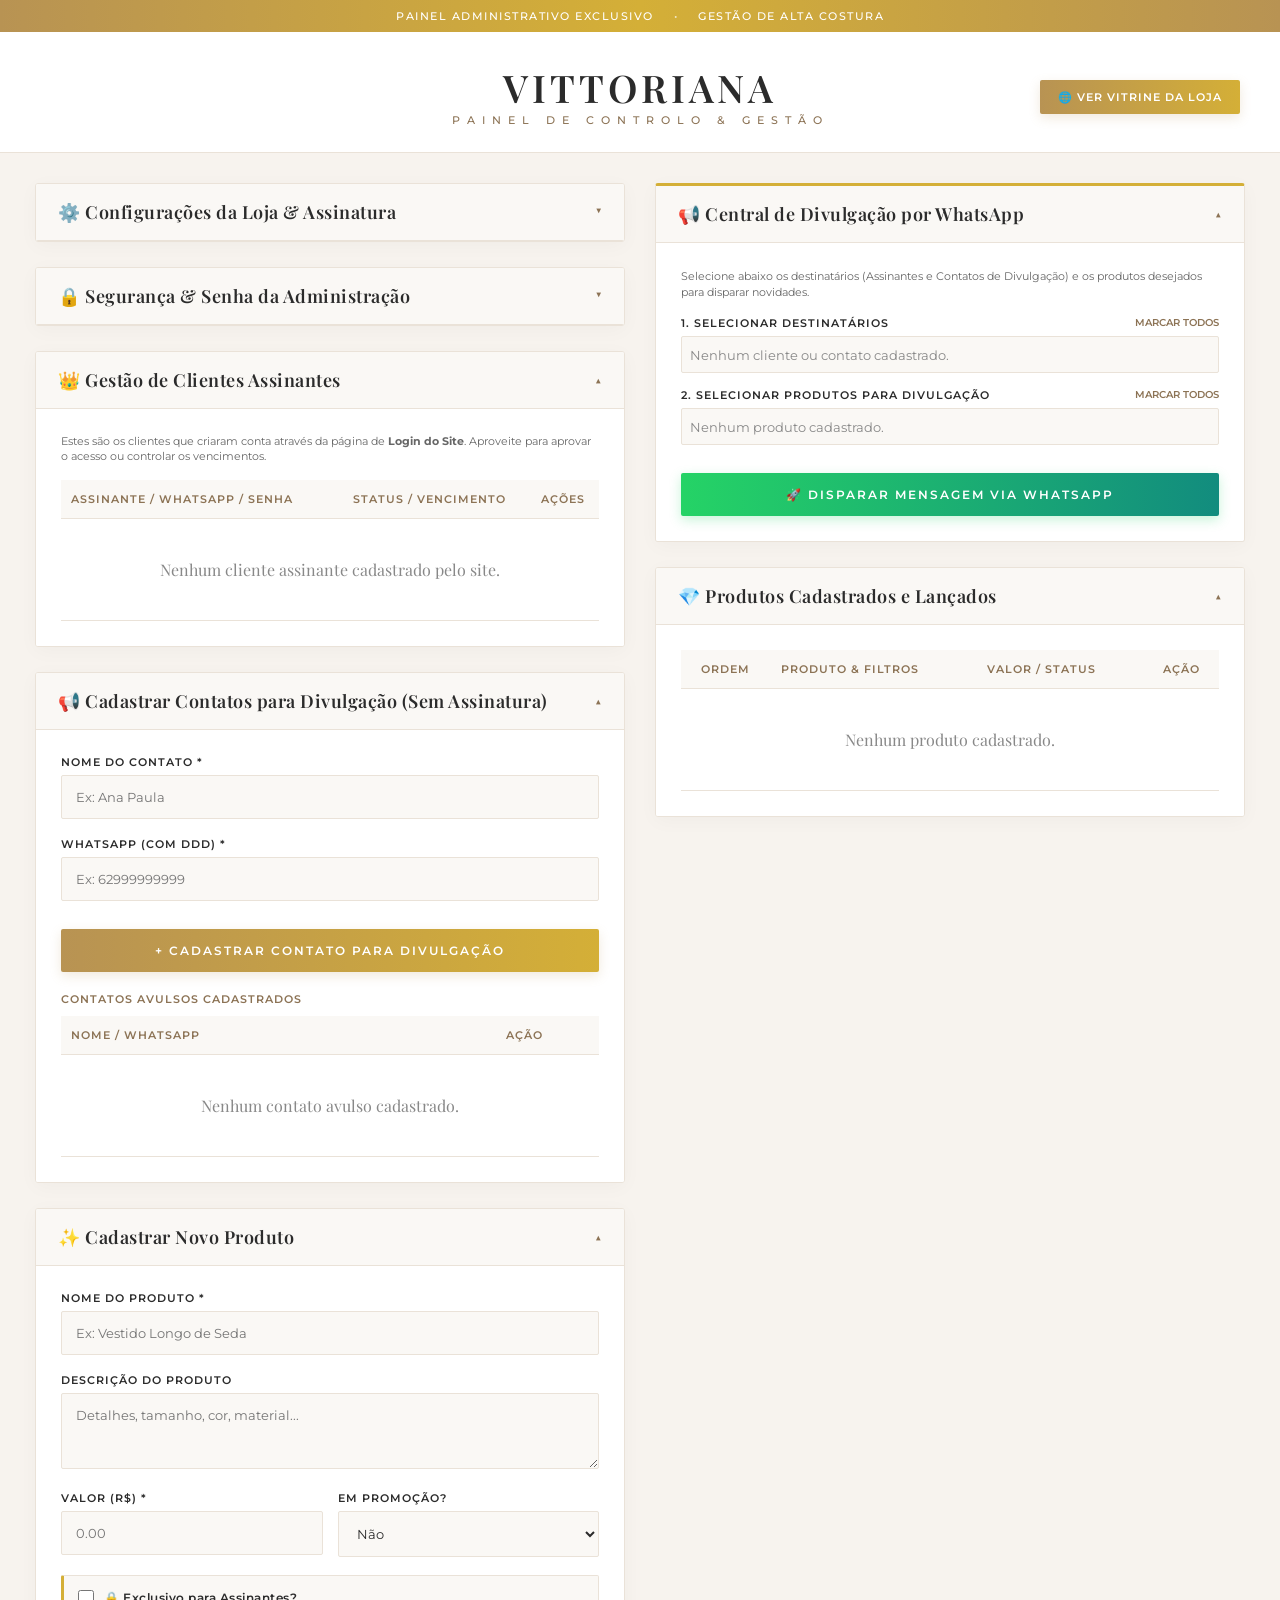
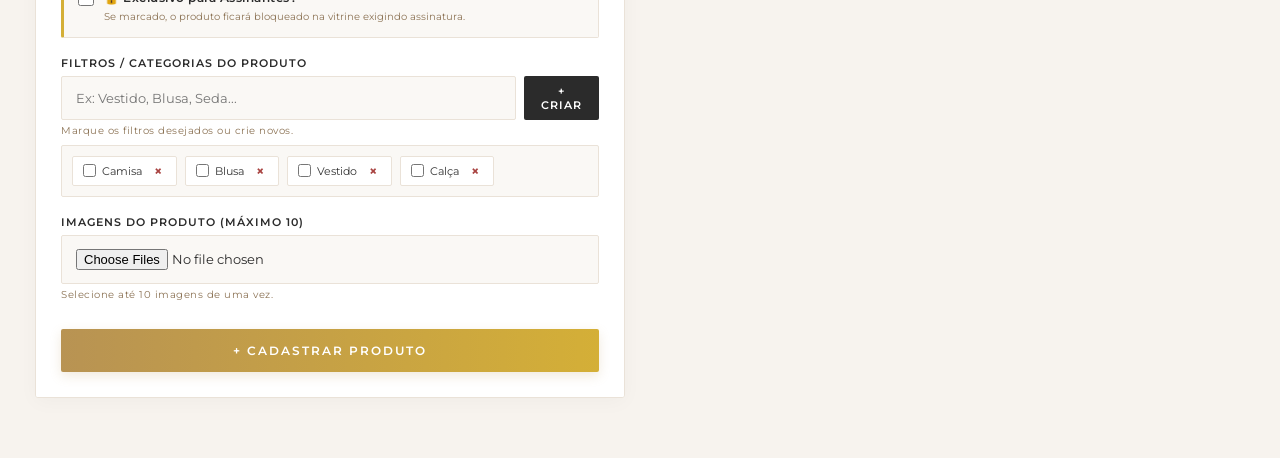
==== index.html @ 535549fd "Add files via upload" ====
<!DOCTYPE html>
<html lang="pt-BR">
<head>
    <meta charset="UTF-8">
    <meta name="viewport" content="width=device-width, initial-scale=1.0">
    <title>Vittoriana Atacado - Painel de Gestão</title>
    <!-- Importação de fontes elegantes -->
    <link href="https://fonts.googleapis.com/css2?family=Playfair+Display:ital,wght@0,400;0,600;0,700;1,400&family=Montserrat:wght@300;400;500;600&display=swap" rel="stylesheet">
    <link rel="stylesheet" href="style.css">
</head>
<body>

    <!-- Faixa Dourada Superior -->
    <div class="faixa-topo-omega">
        <span>PAINEL ADMINISTRATIVO EXCLUSIVO</span>
        <span class="separador">•</span>
        <span>GESTÃO DE ALTA COSTURA</span>
    </div>

    <!-- Cabeçalho do Painel com Identidade da Marca e Botão de Vitrine -->
    <header class="painel-header">
        <div class="painel-header-conteudo">
            <div class="painel-logo-wrapper">
                <h1 class="marca-titulo" id="painel-titulo-loja">Vittoriana</h1>
                <span class="marca-subtitulo">Painel de Controlo & Gestão</span>
            </div>
            <a href="vitrine/vitrine.html" target="_blank" class="btn-ver-vitrine">🌐 Ver Vitrine da Loja</a>
        </div>
    </header>

    <div class="container-principal">
        
        <!-- COLUNA ESQUERDA: CONFIGURAÇÕES, SENHA ADMIN, CLIENTES, CONTATOS E PRODUTOS -->
        <div class="coluna">

            <!-- CONFIGURAÇÕES DA LOJA (Nome, Validade de Assinatura e WhatsApp) -->
            <div class="card-sanfona recolhido">
                <div class="card-header" onclick="toggleSanfona(this)">
                    <h2>⚙️ Configurações da Loja & Assinatura</h2>
                    <span class="icone-seta">&#9650;</span>
                </div>
                <div class="card-body">
                    <form id="form-config-loja" onsubmit="salvarConfiguracoesLoja(event)">
                        <div class="form-grupo">
                            <label for="input-nome-loja">Nome Principal da Loja</label>
                            <input type="text" id="input-nome-loja" required placeholder="Ex: Vittoriana">
                            <small class="aviso-campos">Este nome aparecerá no topo da vitrine e de todas as páginas.</small>
                        </div>
                        <div class="form-grupo" style="margin-top: 15px;">
                            <label for="input-dias-assinatura">Dias de Validade da Assinatura (para cadastros via Login)</label>
                            <input type="number" id="input-dias-assinatura" min="1" required placeholder="30">
                            <small class="aviso-campos">Dias padrão de acesso para quem cria conta pelo site.</small>
                        </div>
                        <div class="form-grupo" style="margin-top: 15px;">
                            <label for="input-whatsapp-loja">📱 WhatsApp da Loja (para receber pedidos)</label>
                            <input type="text" id="input-whatsapp-loja" placeholder="Ex: 62999999999">
                            <small class="aviso-campos">Número para onde os clientes vão enviar mensagens ao clicar em solicitar produto.</small>
                        </div>
                        <button type="submit" class="btn-ouro">Salvar Configurações</button>
                    </form>
                </div>
            </div>

            <!-- CARD: SEGURANÇA & ALTERAÇÃO DE SENHA DA ADMINISTRAÇÃO -->
            <div class="card-sanfona recolhido">
                <div class="card-header" onclick="toggleSanfona(this)">
                    <h2>🔒 Segurança & Senha da Administração</h2>
                    <span class="icone-seta">&#9650;</span>
                </div>
                <div class="card-body">
                    <form id="form-alterar-senha-admin" onsubmit="salvarNovaSenhaAdmin(event)">
                        <div class="form-grupo">
                            <label for="input-nova-senha">Nova Palavra-passe Administrativa</label>
                            <input type="password" id="input-nova-senha" required placeholder="Digite a nova senha">
                            <small class="aviso-campos">Esta senha será exigida para entrar na Opção 2 de Gestão.</small>
                        </div>
                        <div class="form-grupo" style="margin-top: 15px;">
                            <label for="input-confirma-senha">Confirmar Nova Palavra-passe</label>
                            <input type="password" id="input-confirma-senha" required placeholder="Repita a nova senha">
                        </div>
                        <button type="submit" class="btn-ouro">Atualizar Senha de Gestão</button>
                    </form>
                </div>
            </div>

            <!-- CARD 1: GESTÃO DE CLIENTES ASSINANTES (Vindos do Login) -->
            <div class="card-sanfona">
                <div class="card-header" onclick="toggleSanfona(this)">
                    <h2>👑 Gestão de Clientes Assinantes</h2>
                    <span class="icone-seta">&#9650;</span>
                </div>
                <div class="card-body">
                    <p style="font-size: 11px; color: #666; margin-bottom: 15px; line-height: 1.4;">
                        Estes são os clientes que criaram conta através da página de <b>Login do Site</b>. Aproveite para aprovar o acesso ou controlar os vencimentos.
                    </p>
                    <div class="tabela-container" style="max-height: 280px;">
                        <table>
                            <thead>
                                <tr>
                                    <th>Assinante / WhatsApp / Senha</th>
                                    <th style="text-align: center;">Status / Vencimento</th>
                                    <th style="text-align: center;">Ações</th>
                                </tr>
                            </thead>
                            <tbody id="lista-clientes-assinantes-tabela">
                                <tr>
                                    <td colspan="3" class="vazio">Nenhum cliente assinante cadastrado pelo site.</td>
                                </tr>
                            </tbody>
                        </table>
                    </div>
                </div>
            </div>

            <!-- CARD 2: GESTÃO DE CONTATOS DE DIVULGAÇÃO (Apenas para disparos de WhatsApp) -->
            <div class="card-sanfona">
                <div class="card-header" onclick="toggleSanfona(this)">
                    <h2>📢 Cadastrar Contatos para Divulgação (Sem Assinatura)</h2>
                    <span class="icone-seta">&#9650;</span>
                </div>
                <div class="card-body">
                    <form id="form-divulgacao" onsubmit="cadastrarContatoDivulgacao(event)">
                        <div class="form-grupo">
                            <label for="div-nome">Nome do Contato *</label>
                            <input type="text" id="div-nome" required placeholder="Ex: Ana Paula">
                        </div>
                        <div class="form-grupo">
                            <label for="div-whatsapp">WhatsApp (com DDD) *</label>
                            <input type="text" id="div-whatsapp" required placeholder="Ex: 62999999999">
                        </div>
                        <button type="submit" class="btn-ouro">+ Cadastrar Contato para Divulgação</button>
                    </form>

                    <!-- Lista de Contatos de Divulgação -->
                    <div style="margin-top: 20px;">
                        <h3 style="font-size: 11px; font-weight: 600; color: #8c7355; text-transform: uppercase; margin-bottom: 10px; letter-spacing: 1px;">Contatos Avulsos Cadastrados</h3>
                        <div class="tabela-container" style="max-height: 200px;">
                            <table>
                                <thead>
                                    <tr>
                                        <th>Nome / WhatsApp</th>
                                        <th style="text-align: center;">Ação</th>
                                    </tr>
                                </thead>
                                <tbody id="lista-contatos-divulgacao-tabela">
                                    <tr>
                                        <td colspan="2" class="vazio">Nenhum contato avulso cadastrado.</td>
                                    </tr>
                                </tbody>
                            </table>
                        </div>
                    </div>
                </div>
            </div>

            <!-- CARD: CADASTRAR PRODUTO -->
            <div class="card-sanfona">
                <div class="card-header" onclick="toggleSanfona(this)">
                    <h2>✨ Cadastrar Novo Produto</h2>
                    <span class="icone-seta">&#9650;</span>
                </div>
                <div class="card-body">
                    <form id="form-produto">
                        <input type="hidden" id="produto-id">
                        
                        <div class="form-grupo">
                            <label for="nome">Nome do Produto *</label>
                            <input type="text" id="nome" required placeholder="Ex: Vestido Longo de Seda">
                        </div>

                        <div class="form-grupo">
                            <label for="descricao">Descrição do Produto</label>
                            <textarea id="descricao" rows="3" placeholder="Detalhes, tamanho, cor, material..."></textarea>
                        </div>

                        <div class="form-linha">
                            <div class="form-grupo">
                                <label for="valor">Valor (R$) *</label>
                                <input type="number" step="0.01" id="valor" required placeholder="0.00">
                            </div>

                            <div class="form-grupo">
                                <label for="promocao-check">Em Promoção?</label>
                                <select id="promocao-check" onchange="toggleValorPromo()">
                                    <option value="nao">Não</option>
                                    <option value="sim">Sim</option>
                                </select>
                            </div>
                        </div>

                        <div class="form-grupo" id="grupo-valor-promo" style="display: none;">
                            <label for="valor-promo">Novo Valor Promocional (R$)</label>
                            <input type="number" step="0.01" id="valor-promo" placeholder="0.00">
                        </div>

                        <!-- CAMPO EXCLUSIVO PARA ASSINANTES -->
                        <div class="form-grupo-exclusivo">
                            <label class="label-exclusivo">
                                <input type="checkbox" id="exclusivo-assinante">
                                🔒 Exclusivo para Assinantes?
                            </label>
                            <small class="aviso-exclusivo">Se marcado, o produto ficará bloqueado na vitrine exigindo assinatura.</small>
                        </div>

                        <!-- SISTEMA DE FILTROS / TAGS -->
                        <div class="form-grupo">
                            <label>Filtros / Categorias do Produto</label>
                            <div class="container-criar-filtro">
                                <input type="text" id="novo-filtro-input" placeholder="Ex: Vestido, Blusa, Seda...">
                                <button type="button" class="btn-adicionar-filtro" onclick="criarNovoFiltro()">+ Criar</button>
                            </div>
                            <small class="aviso-campos">Marque os filtros desejados ou crie novos.</small>
                            <div id="lista-checkbox-filtros" class="checkbox-filtros-grid">
                                <!-- Filtros dinâmicos -->
                            </div>
                        </div>

                        <div class="form-grupo">
                            <label for="imagens-produto">Imagens do Produto (Máximo 10)</label>
                            <input type="file" id="imagens-produto" accept="image/*" multiple max="10">
                            <small class="aviso-campos">Selecione até 10 imagens de uma vez.</small>
                        </div>

                        <button type="submit" id="btn-salvar" class="btn-ouro">+ Cadastrar Produto</button>
                        <button type="button" id="btn-cancelar-edicao" class="btn-cinza" style="display: none;" onclick="cancelarEdicao()">Cancelar Edição</button>
                    </form>
                </div>
            </div>

        </div>

        <!-- COLUNA DIREITA: PRODUTOS CADASTRADOS & CENTRAL DE DIVULGAÇÃO -->
        <div class="coluna">
            
            <!-- CENTRAL DE DIVULGAÇÃO E DISPARO WHATSAPP (Unificando Assinantes e Contatos) -->
            <div class="card-sanfona" style="border-top: 3px solid #d4af37;">
                <div class="card-header" onclick="toggleSanfona(this)">
                    <h2>📢 Central de Divulgação por WhatsApp</h2>
                    <span class="icone-seta">&#9650;</span>
                </div>
                <div class="card-body">
                    <p style="font-size: 11px; color: #666; margin-bottom: 15px; line-height: 1.5;">
                        Selecione abaixo os destinatários (Assinantes e Contatos de Divulgação) e os produtos desejados para disparar novidades.
                    </p>

                    <!-- SELEÇÃO DE CLIENTES (UNIFICADA) -->
                    <div style="margin-bottom: 15px;">
                        <div style="display: flex; justify-content: space-between; align-items: center; margin-bottom: 6px;">
                            <label style="margin-bottom: 0;">1. Selecionar Destinatários</label>
                            <button type="button" onclick="selecionarTodosClientes(true)" style="background: none; border: none; color: #8c7355; font-size: 10px; font-weight: 600; cursor: pointer; text-transform: uppercase;">Marcar Todos</button>
                        </div>
                        <div id="div-selecao-clientes" style="max-height: 150px; overflow-y: auto; background: #faf8f5; border: 1px solid #eae2d8; padding: 8px; border-radius: 2px;">
                            <small style="color: #888;">Nenhum cliente ou contato cadastrado.</small>
                        </div>
                    </div>

                    <!-- SELEÇÃO DE PRODUTOS -->
                    <div style="margin-bottom: 18px;">
                        <div style="display: flex; justify-content: space-between; align-items: center; margin-bottom: 6px;">
                            <label style="margin-bottom: 0;">2. Selecionar Produtos para Divulgação</label>
                            <button type="button" onclick="selecionarTodosProdutos(true)" style="background: none; border: none; color: #8c7355; font-size: 10px; font-weight: 600; cursor: pointer; text-transform: uppercase;">Marcar Todos</button>
                        </div>
                        <div id="div-selecao-produtos" style="max-height: 130px; overflow-y: auto; background: #faf8f5; border: 1px solid #eae2d8; padding: 8px; border-radius: 2px;">
                            <small style="color: #888;">Nenhum produto cadastrado.</small>
                        </div>
                    </div>

                    <button type="button" class="btn-ouro" onclick="dispararDivulganaoWhatsApp()" style="background: linear-gradient(90deg, #25D366, #128C7E); box-shadow: 0 4px 12px rgba(37, 211, 102, 0.25);">
                        🚀 Disparar Mensagem via WhatsApp
                    </button>
                </div>
            </div>

            <!-- PRODUTOS CADASTRADOS E LANÇADOS -->
            <div class="card-sanfona">
                <div class="card-header" onclick="toggleSanfona(this)">
                    <h2>💎 Produtos Cadastrados e Lançados</h2>
                    <span class="icone-seta">&#9650;</span>
                </div>
                <div class="card-body">
                    <div class="tabela-container">
                        <table>
                            <thead>
                                <tr>
                                    <th style="text-align: center;">Ordem</th>
                                    <th>Produto & Filtros</th>
                                    <th>Valor / Status</th>
                                    <th style="text-align: center;">Ação</th>
                                </tr>
                            </thead>
                            <tbody id="lista-produtos">
                                <tr>
                                    <td colspan="4" class="vazio">Nenhum produto cadastrado.</td>
                                </tr>
                            </tbody>
                        </table>
                    </div>
                </div>
            </div>

        </div>

    </div>
	
	<script src="nuvem.js"></script>
    <script src="script.js"></script>
</body>
</html>
---- style.css ----
/* Reset e Estilos Gerais com identidade de Boutique de Luxo */
* {
    box-sizing: border-box;
    margin: 0;
    padding: 0;
    font-family: 'Montserrat', sans-serif;
}

body {
    background-color: #f7f3ee;
    color: #333333;
    padding-bottom: 60px;
}

/* Faixa Superior Dourada */
.faixa-topo-omega {
    background: linear-gradient(90deg, #b89353, #d4af37, #b89353);
    color: #ffffff;
    text-align: center;
    padding: 9px 15px;
    font-size: 11px;
    letter-spacing: 1.5px;
    font-weight: 500;
    text-transform: uppercase;
    display: flex;
    justify-content: center;
    align-items: center;
    gap: 20px;
    box-shadow: 0 1px 3px rgba(0,0,0,0.08);
}

.faixa-topo-omega .separador {
    opacity: 0.7;
}

/* Cabeçalho do Painel */
.painel-header {
    text-align: center;
    padding: 35px 20px 25px 20px;
    background-color: #ffffff;
    border-bottom: 1px solid #eae2d8;
    margin-bottom: 30px;
}

.painel-header-conteudo {
    display: flex;
    justify-content: center;
    align-items: center;
    position: relative;
    max-width: 1250px;
    margin: 0 auto;
}

.btn-ver-vitrine {
    position: absolute;
    right: 20px;
    top: 50%;
    transform: translateY(-50%);
    background: linear-gradient(90deg, #b89353, #d4af37);
    color: #ffffff;
    border: none;
    padding: 10px 18px;
    font-size: 11px;
    font-weight: 600;
    letter-spacing: 1px;
    text-transform: uppercase;
    text-decoration: none;
    border-radius: 2px;
    box-shadow: 0 4px 12px rgba(184, 147, 83, 0.2);
    transition: all 0.3s ease;
}

.btn-ver-vitrine:hover {
    background: linear-gradient(90deg, #a37f43, #c29d27);
    transform: translateY(calc(-50% - 1px));
    box-shadow: 0 6px 16px rgba(184, 147, 83, 0.35);
}

.marca-titulo {
    font-family: 'Playfair Display', serif;
    font-size: 38px;
    font-weight: 600;
    color: #2b2b2b;
    letter-spacing: 4px;
    text-transform: uppercase;
    margin-bottom: 0;
    line-height: 1.1;
}

.marca-subtitulo {
    display: block;
    font-family: 'Montserrat', sans-serif;
    font-size: 11px;
    font-weight: 500;
    color: #8c7355;
    letter-spacing: 7px;
    text-transform: uppercase;
    margin-top: 4px;
}

/* Container Principal */
.container-principal {
    display: flex;
    gap: 30px;
    max-width: 1250px;
    margin: 0 auto;
    padding: 0 20px;
}

.coluna {
    flex: 1;
    display: flex;
    flex-direction: column;
    gap: 25px;
}

/* Cards Estilo Sanfona refinados */
.card-sanfona {
    background: #ffffff;
    border-radius: 3px;
    box-shadow: 0 4px 20px rgba(0, 0, 0, 0.03);
    overflow: hidden;
    border: 1px solid #eae2d8;
    transition: all 0.3s ease;
}

.card-header {
    background: #faf8f5;
    padding: 16px 22px;
    display: flex;
    justify-content: space-between;
    align-items: center;
    cursor: pointer;
    border-bottom: 1px solid #eae2d8;
}

.card-header h2 {
    font-family: 'Playfair Display', serif;
    font-size: 18px;
    font-weight: 600;
    color: #2b2b2b;
    letter-spacing: 0.5px;
}

.icone-seta {
    font-size: 11px;
    color: #8c7355;
    transition: transform 0.3s ease;
}

.card-sanfona.recolhido .icone-seta {
    transform: rotate(180deg);
}

.card-sanfona.recolhido .card-body {
    display: none;
}

.card-body {
    padding: 25px;
    background-color: #ffffff;
}

/* Formulário de Luxo */
.form-grupo {
    margin-bottom: 18px;
}

.form-linha {
    display: flex;
    gap: 15px;
}

.form-linha .form-grupo {
    flex: 1;
}

label {
    display: block;
    font-size: 11px;
    font-weight: 600;
    color: #2b2b2b;
    margin-bottom: 6px;
    letter-spacing: 1px;
    text-transform: uppercase;
}

input[type="text"],
input[type="number"],
input[type="password"],
input[type="file"],
textarea,
select {
    width: 100%;
    padding: 13px 14px;
    border: 1px solid #eae2d8;
    border-radius: 2px;
    font-size: 13px;
    background-color: #faf8f5;
    color: #2b2b2b;
    transition: border-color 0.2s, box-shadow 0.2s;
}

input:focus, textarea:focus, select:focus {
    border-color: #d4af37;
    outline: none;
    background-color: #ffffff;
    box-shadow: 0 0 8px rgba(212, 175, 55, 0.15);
}

.aviso-campos {
    font-size: 10px;
    color: #8c7355;
    margin-top: 4px;
    display: block;
    letter-spacing: 0.5px;
}

/* Bloco Exclusivo Assinantes */
.form-grupo-exclusivo {
    margin-bottom: 18px;
    background: #faf8f5;
    padding: 14px;
    border: 1px solid #eae2d8;
    border-left: 3px solid #d4af37;
    border-radius: 2px;
}

.label-exclusivo {
    display: flex;
    align-items: center;
    gap: 10px;
    cursor: pointer;
    color: #2b2b2b;
    font-weight: 600;
    font-size: 12px;
    text-transform: none;
    letter-spacing: 0.5px;
    margin-bottom: 0 !important;
}

.label-exclusivo input {
    width: 16px;
    height: 16px;
    cursor: pointer;
    accent-color: #b89353;
}

.aviso-exclusivo {
    font-size: 10px;
    color: #8c7355;
    display: block;
    margin-top: 4px;
    margin-left: 26px;
}

/* Sistema de Filtros / Tags */
.container-criar-filtro {
    display: flex;
    gap: 8px;
    margin-top: 5px;
}

.btn-adicionar-filtro {
    background: #2b2b2b;
    color: #ffffff;
    border: none;
    padding: 0 16px;
    border-radius: 2px;
    cursor: pointer;
    font-weight: 600;
    font-size: 11px;
    letter-spacing: 1px;
    text-transform: uppercase;
    transition: background 0.2s;
}

.btn-adicionar-filtro:hover {
    background: #b89353;
}

.checkbox-filtros-grid {
    display: flex;
    flex-wrap: wrap;
    gap: 8px;
    margin-top: 8px;
    max-height: 130px;
    overflow-y: auto;
    padding: 10px;
    border: 1px solid #eae2d8;
    background-color: #faf8f5;
    border-radius: 2px;
}

.filtro-item-checkbox {
    display: flex;
    align-items: center;
    background: #ffffff;
    border: 1px solid #eae2d8;
    border-radius: 2px;
    padding: 5px 10px;
    font-size: 12px;
    gap: 8px;
}

.filtro-item-checkbox label {
    display: flex;
    align-items: center;
    gap: 6px;
    margin-bottom: 0;
    cursor: pointer;
    font-weight: 400;
    color: #333;
    text-transform: none;
    letter-spacing: 0;
}

.btn-excluir-filtro {
    color: #a94442;
    cursor: pointer;
    font-weight: bold;
    font-size: 14px;
    padding: 0 4px;
}

.btn-excluir-filtro:hover {
    color: #d9534f;
}

/* Badges de filtros na tabela */
.badges-filtros-tabela {
    display: flex;
    flex-wrap: wrap;
    gap: 4px;
    margin-top: 6px;
}

.badge-filtro {
    background-color: rgba(184, 147, 83, 0.1);
    color: #8c7355;
    font-size: 10px;
    padding: 2px 6px;
    border-radius: 2px;
    font-weight: 600;
    letter-spacing: 0.5px;
    text-transform: uppercase;
}

/* Botões de Ação do Painel */
.btn-ouro {
    width: 100%;
    background: linear-gradient(90deg, #b89353, #d4af37);
    color: #ffffff;
    border: none;
    padding: 14px;
    border-radius: 2px;
    font-size: 12px;
    font-weight: 600;
    letter-spacing: 2px;
    text-transform: uppercase;
    cursor: pointer;
    margin-top: 10px;
    box-shadow: 0 4px 12px rgba(184, 147, 83, 0.2);
    transition: all 0.3s ease;
}

.btn-ouro:hover {
    background: linear-gradient(90deg, #a37f43, #c29d27);
    transform: translateY(-1px);
    box-shadow: 0 6px 16px rgba(184, 147, 83, 0.3);
}

.btn-cinza {
    width: 100%;
    background-color: #8c7355;
    color: white;
    border: none;
    padding: 12px;
    border-radius: 2px;
    font-size: 12px;
    letter-spacing: 1px;
    text-transform: uppercase;
    cursor: pointer;
    margin-top: 10px;
    transition: background 0.2s;
}

.btn-cinza:hover {
    background-color: #725c43;
}

/* Tabela de Produtos refinada */
.tabela-container {
    width: 100%;
    overflow-x: auto;
    max-height: 480px;
    overflow-y: auto;
}

table {
    width: 100%;
    border-collapse: collapse;
    text-align: left;
    font-size: 13px;
}

th, td {
    padding: 12px 10px;
    border-bottom: 1px solid #eae2d8;
}

th {
    background-color: #faf8f5;
    color: #8c7355;
    font-size: 11px;
    letter-spacing: 1px;
    text-transform: uppercase;
    font-weight: 600;
    position: sticky;
    top: 0;
    z-index: 2;
}

.vazio {
    text-align: center;
    color: #888;
    padding: 40px;
    font-family: 'Playfair Display', serif;
    font-size: 16px;
}

.preco-original {
    text-decoration: line-through;
    color: #999;
    font-size: 11px;
    display: block;
}

.preco-promo {
    color: #8c7355;
    font-weight: 600;
}

/* Miniaturas de Imagens na Tabela */
.galeria-minaturas {
    display: flex;
    gap: 6px;
    flex-wrap: wrap;
    margin-top: 8px;
}

.miniatura-img {
    width: 40px;
    height: 40px;
    object-fit: cover;
    border-radius: 2px;
    border: 1px solid #eae2d8;
    cursor: pointer;
    transition: border-color 0.2s;
}

.miniatura-img:hover {
    border-color: #d4af37;
}

/* Input de Ordem na Tabela */
.input-ordem {
    width: 55px;
    padding: 6px;
    text-align: center;
    font-weight: 600;
    font-size: 13px;
    border: 1px solid #d4af37;
    border-radius: 2px;
    background-color: #faf8f5;
    color: #8c7355;
}

.input-ordem:focus {
    outline: none;
    background-color: #fff;
    border-color: #b89353;
}

/* Botões de Ação na Tabela */
.btn-acao {
    padding: 6px 10px;
    border: none;
    border-radius: 2px;
    cursor: pointer;
    font-size: 11px;
    font-weight: 500;
    text-transform: uppercase;
    letter-spacing: 0.5px;
}

.btn-editar {
    background-color: #f3e9dc;
    color: #8c7355;
    border: 1px solid #d4af37;
}

.btn-editar:hover {
    background-color: #d4af37;
    color: #fff;
}

.btn-excluir {
    background-color: #fdf2f2;
    color: #a94442;
    border: 1px solid #ebccd1;
}

.btn-excluir:hover {
    background-color: #a94442;
    color: #fff;
}

.btn-acao-container {
    display: flex;
    align-items: center;
    gap: 6px;
    justify-content: center;
}

@media (max-width: 768px) {
    .container-principal {
        flex-direction: column;
    }
    .painel-header-conteudo {
        flex-direction: column;
        gap: 15px;
    }
    .btn-ver-vitrine {
        position: static;
        transform: none;
    }
}
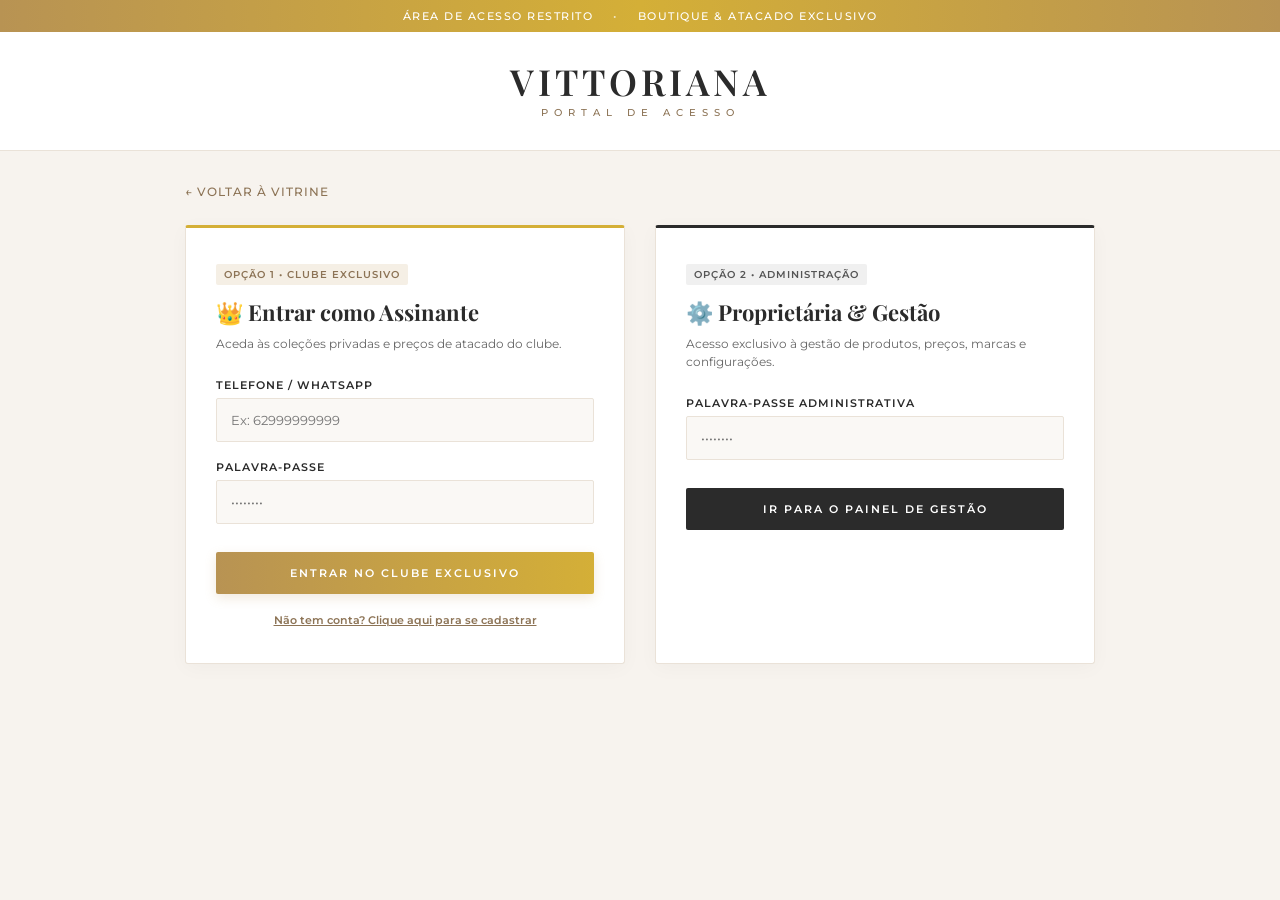
==== commit c0ebdfd6: "Add files via upload" ====
--- a/index.html
+++ b/index.html
@@ -7,6 +7,13 @@
     <!-- Importação de fontes elegantes -->
     <link href="https://fonts.googleapis.com/css2?family=Playfair+Display:ital,wght@0,400;0,600;0,700;1,400&family=Montserrat:wght@300;400;500;600&display=swap" rel="stylesheet">
     <link rel="stylesheet" href="style.css">
+	
+	<script>
+    if (localStorage.getItem('admin_logado') !== 'true') {
+        window.location.href = 'login/login.html';
+    }
+</script>
+	
 </head>
 <body>
 
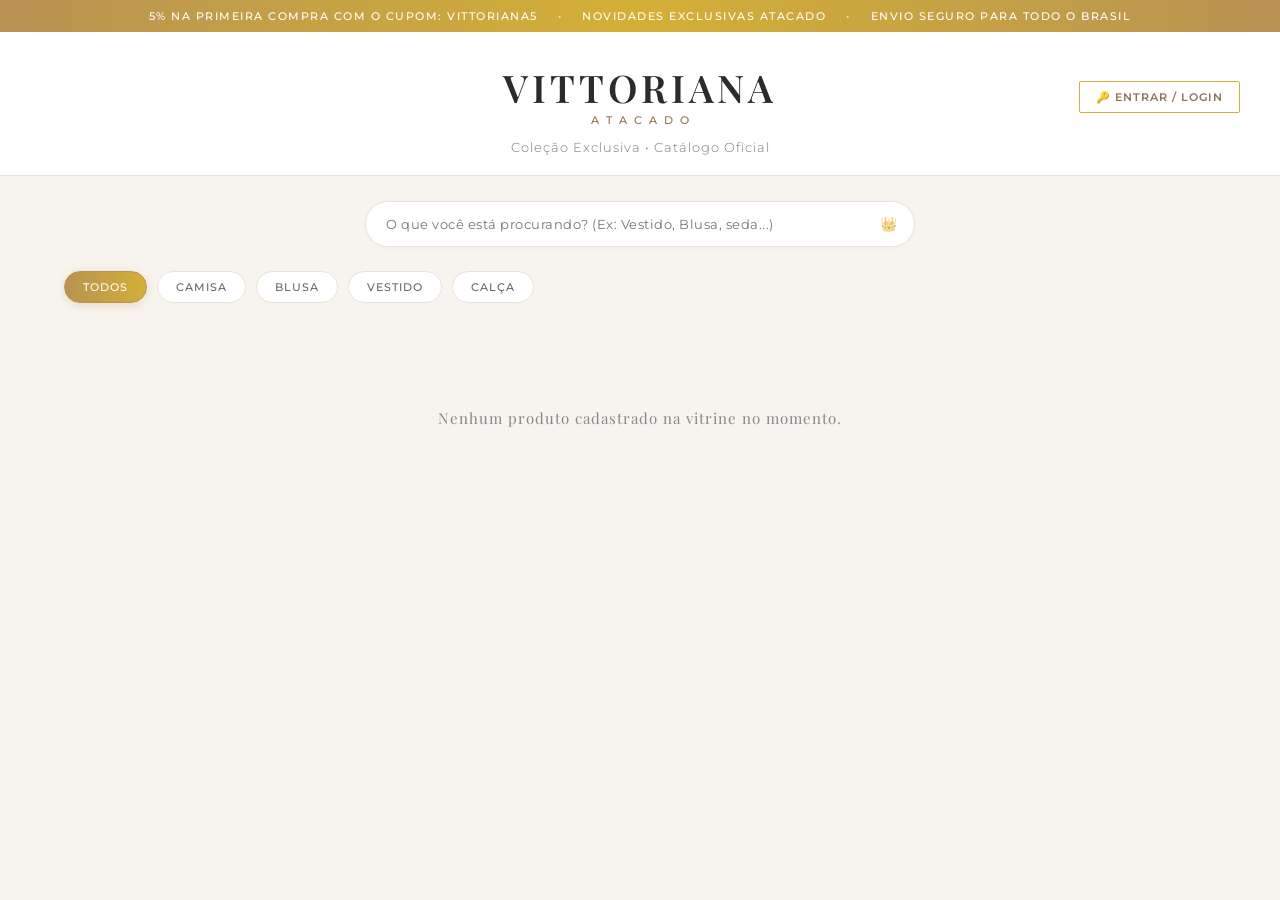
==== commit 93f8dc2c: "Add files via upload" ====
--- a/index.html
+++ b/index.html
@@ -1,315 +1,10 @@
 <!DOCTYPE html>
 <html lang="pt-BR">
 <head>
-    <meta charset="UTF-8">
-    <meta name="viewport" content="width=device-width, initial-scale=1.0">
-    <title>Vittoriana Atacado - Painel de Gestão</title>
-    <!-- Importação de fontes elegantes -->
-    <link href="https://fonts.googleapis.com/css2?family=Playfair+Display:ital,wght@0,400;0,600;0,700;1,400&family=Montserrat:wght@300;400;500;600&display=swap" rel="stylesheet">
-    <link rel="stylesheet" href="style.css">
-	
-	<script>
-    if (localStorage.getItem('admin_logado') !== 'true') {
-        window.location.href = 'login/login.html';
-    }
-</script>
-	
+    <meta http-equiv="refresh" content="0; url=vitrine/index.html">
+    <title>Redirecionando...</title>
 </head>
 <body>
-
-    <!-- Faixa Dourada Superior -->
-    <div class="faixa-topo-omega">
-        <span>PAINEL ADMINISTRATIVO EXCLUSIVO</span>
-        <span class="separador">•</span>
-        <span>GESTÃO DE ALTA COSTURA</span>
-    </div>
-
-    <!-- Cabeçalho do Painel com Identidade da Marca e Botão de Vitrine -->
-    <header class="painel-header">
-        <div class="painel-header-conteudo">
-            <div class="painel-logo-wrapper">
-                <h1 class="marca-titulo" id="painel-titulo-loja">Vittoriana</h1>
-                <span class="marca-subtitulo">Painel de Controlo & Gestão</span>
-            </div>
-            <a href="vitrine/vitrine.html" target="_blank" class="btn-ver-vitrine">🌐 Ver Vitrine da Loja</a>
-        </div>
-    </header>
-
-    <div class="container-principal">
-        
-        <!-- COLUNA ESQUERDA: CONFIGURAÇÕES, SENHA ADMIN, CLIENTES, CONTATOS E PRODUTOS -->
-        <div class="coluna">
-
-            <!-- CONFIGURAÇÕES DA LOJA (Nome, Validade de Assinatura e WhatsApp) -->
-            <div class="card-sanfona recolhido">
-                <div class="card-header" onclick="toggleSanfona(this)">
-                    <h2>⚙️ Configurações da Loja & Assinatura</h2>
-                    <span class="icone-seta">&#9650;</span>
-                </div>
-                <div class="card-body">
-                    <form id="form-config-loja" onsubmit="salvarConfiguracoesLoja(event)">
-                        <div class="form-grupo">
-                            <label for="input-nome-loja">Nome Principal da Loja</label>
-                            <input type="text" id="input-nome-loja" required placeholder="Ex: Vittoriana">
-                            <small class="aviso-campos">Este nome aparecerá no topo da vitrine e de todas as páginas.</small>
-                        </div>
-                        <div class="form-grupo" style="margin-top: 15px;">
-                            <label for="input-dias-assinatura">Dias de Validade da Assinatura (para cadastros via Login)</label>
-                            <input type="number" id="input-dias-assinatura" min="1" required placeholder="30">
-                            <small class="aviso-campos">Dias padrão de acesso para quem cria conta pelo site.</small>
-                        </div>
-                        <div class="form-grupo" style="margin-top: 15px;">
-                            <label for="input-whatsapp-loja">📱 WhatsApp da Loja (para receber pedidos)</label>
-                            <input type="text" id="input-whatsapp-loja" placeholder="Ex: 62999999999">
-                            <small class="aviso-campos">Número para onde os clientes vão enviar mensagens ao clicar em solicitar produto.</small>
-                        </div>
-                        <button type="submit" class="btn-ouro">Salvar Configurações</button>
-                    </form>
-                </div>
-            </div>
-
-            <!-- CARD: SEGURANÇA & ALTERAÇÃO DE SENHA DA ADMINISTRAÇÃO -->
-            <div class="card-sanfona recolhido">
-                <div class="card-header" onclick="toggleSanfona(this)">
-                    <h2>🔒 Segurança & Senha da Administração</h2>
-                    <span class="icone-seta">&#9650;</span>
-                </div>
-                <div class="card-body">
-                    <form id="form-alterar-senha-admin" onsubmit="salvarNovaSenhaAdmin(event)">
-                        <div class="form-grupo">
-                            <label for="input-nova-senha">Nova Palavra-passe Administrativa</label>
-                            <input type="password" id="input-nova-senha" required placeholder="Digite a nova senha">
-                            <small class="aviso-campos">Esta senha será exigida para entrar na Opção 2 de Gestão.</small>
-                        </div>
-                        <div class="form-grupo" style="margin-top: 15px;">
-                            <label for="input-confirma-senha">Confirmar Nova Palavra-passe</label>
-                            <input type="password" id="input-confirma-senha" required placeholder="Repita a nova senha">
-                        </div>
-                        <button type="submit" class="btn-ouro">Atualizar Senha de Gestão</button>
-                    </form>
-                </div>
-            </div>
-
-            <!-- CARD 1: GESTÃO DE CLIENTES ASSINANTES (Vindos do Login) -->
-            <div class="card-sanfona">
-                <div class="card-header" onclick="toggleSanfona(this)">
-                    <h2>👑 Gestão de Clientes Assinantes</h2>
-                    <span class="icone-seta">&#9650;</span>
-                </div>
-                <div class="card-body">
-                    <p style="font-size: 11px; color: #666; margin-bottom: 15px; line-height: 1.4;">
-                        Estes são os clientes que criaram conta através da página de <b>Login do Site</b>. Aproveite para aprovar o acesso ou controlar os vencimentos.
-                    </p>
-                    <div class="tabela-container" style="max-height: 280px;">
-                        <table>
-                            <thead>
-                                <tr>
-                                    <th>Assinante / WhatsApp / Senha</th>
-                                    <th style="text-align: center;">Status / Vencimento</th>
-                                    <th style="text-align: center;">Ações</th>
-                                </tr>
-                            </thead>
-                            <tbody id="lista-clientes-assinantes-tabela">
-                                <tr>
-                                    <td colspan="3" class="vazio">Nenhum cliente assinante cadastrado pelo site.</td>
-                                </tr>
-                            </tbody>
-                        </table>
-                    </div>
-                </div>
-            </div>
-
-            <!-- CARD 2: GESTÃO DE CONTATOS DE DIVULGAÇÃO (Apenas para disparos de WhatsApp) -->
-            <div class="card-sanfona">
-                <div class="card-header" onclick="toggleSanfona(this)">
-                    <h2>📢 Cadastrar Contatos para Divulgação (Sem Assinatura)</h2>
-                    <span class="icone-seta">&#9650;</span>
-                </div>
-                <div class="card-body">
-                    <form id="form-divulgacao" onsubmit="cadastrarContatoDivulgacao(event)">
-                        <div class="form-grupo">
-                            <label for="div-nome">Nome do Contato *</label>
-                            <input type="text" id="div-nome" required placeholder="Ex: Ana Paula">
-                        </div>
-                        <div class="form-grupo">
-                            <label for="div-whatsapp">WhatsApp (com DDD) *</label>
-                            <input type="text" id="div-whatsapp" required placeholder="Ex: 62999999999">
-                        </div>
-                        <button type="submit" class="btn-ouro">+ Cadastrar Contato para Divulgação</button>
-                    </form>
-
-                    <!-- Lista de Contatos de Divulgação -->
-                    <div style="margin-top: 20px;">
-                        <h3 style="font-size: 11px; font-weight: 600; color: #8c7355; text-transform: uppercase; margin-bottom: 10px; letter-spacing: 1px;">Contatos Avulsos Cadastrados</h3>
-                        <div class="tabela-container" style="max-height: 200px;">
-                            <table>
-                                <thead>
-                                    <tr>
-                                        <th>Nome / WhatsApp</th>
-                                        <th style="text-align: center;">Ação</th>
-                                    </tr>
-                                </thead>
-                                <tbody id="lista-contatos-divulgacao-tabela">
-                                    <tr>
-                                        <td colspan="2" class="vazio">Nenhum contato avulso cadastrado.</td>
-                                    </tr>
-                                </tbody>
-                            </table>
-                        </div>
-                    </div>
-                </div>
-            </div>
-
-            <!-- CARD: CADASTRAR PRODUTO -->
-            <div class="card-sanfona">
-                <div class="card-header" onclick="toggleSanfona(this)">
-                    <h2>✨ Cadastrar Novo Produto</h2>
-                    <span class="icone-seta">&#9650;</span>
-                </div>
-                <div class="card-body">
-                    <form id="form-produto">
-                        <input type="hidden" id="produto-id">
-                        
-                        <div class="form-grupo">
-                            <label for="nome">Nome do Produto *</label>
-                            <input type="text" id="nome" required placeholder="Ex: Vestido Longo de Seda">
-                        </div>
-
-                        <div class="form-grupo">
-                            <label for="descricao">Descrição do Produto</label>
-                            <textarea id="descricao" rows="3" placeholder="Detalhes, tamanho, cor, material..."></textarea>
-                        </div>
-
-                        <div class="form-linha">
-                            <div class="form-grupo">
-                                <label for="valor">Valor (R$) *</label>
-                                <input type="number" step="0.01" id="valor" required placeholder="0.00">
-                            </div>
-
-                            <div class="form-grupo">
-                                <label for="promocao-check">Em Promoção?</label>
-                                <select id="promocao-check" onchange="toggleValorPromo()">
-                                    <option value="nao">Não</option>
-                                    <option value="sim">Sim</option>
-                                </select>
-                            </div>
-                        </div>
-
-                        <div class="form-grupo" id="grupo-valor-promo" style="display: none;">
-                            <label for="valor-promo">Novo Valor Promocional (R$)</label>
-                            <input type="number" step="0.01" id="valor-promo" placeholder="0.00">
-                        </div>
-
-                        <!-- CAMPO EXCLUSIVO PARA ASSINANTES -->
-                        <div class="form-grupo-exclusivo">
-                            <label class="label-exclusivo">
-                                <input type="checkbox" id="exclusivo-assinante">
-                                🔒 Exclusivo para Assinantes?
-                            </label>
-                            <small class="aviso-exclusivo">Se marcado, o produto ficará bloqueado na vitrine exigindo assinatura.</small>
-                        </div>
-
-                        <!-- SISTEMA DE FILTROS / TAGS -->
-                        <div class="form-grupo">
-                            <label>Filtros / Categorias do Produto</label>
-                            <div class="container-criar-filtro">
-                                <input type="text" id="novo-filtro-input" placeholder="Ex: Vestido, Blusa, Seda...">
-                                <button type="button" class="btn-adicionar-filtro" onclick="criarNovoFiltro()">+ Criar</button>
-                            </div>
-                            <small class="aviso-campos">Marque os filtros desejados ou crie novos.</small>
-                            <div id="lista-checkbox-filtros" class="checkbox-filtros-grid">
-                                <!-- Filtros dinâmicos -->
-                            </div>
-                        </div>
-
-                        <div class="form-grupo">
-                            <label for="imagens-produto">Imagens do Produto (Máximo 10)</label>
-                            <input type="file" id="imagens-produto" accept="image/*" multiple max="10">
-                            <small class="aviso-campos">Selecione até 10 imagens de uma vez.</small>
-                        </div>
-
-                        <button type="submit" id="btn-salvar" class="btn-ouro">+ Cadastrar Produto</button>
-                        <button type="button" id="btn-cancelar-edicao" class="btn-cinza" style="display: none;" onclick="cancelarEdicao()">Cancelar Edição</button>
-                    </form>
-                </div>
-            </div>
-
-        </div>
-
-        <!-- COLUNA DIREITA: PRODUTOS CADASTRADOS & CENTRAL DE DIVULGAÇÃO -->
-        <div class="coluna">
-            
-            <!-- CENTRAL DE DIVULGAÇÃO E DISPARO WHATSAPP (Unificando Assinantes e Contatos) -->
-            <div class="card-sanfona" style="border-top: 3px solid #d4af37;">
-                <div class="card-header" onclick="toggleSanfona(this)">
-                    <h2>📢 Central de Divulgação por WhatsApp</h2>
-                    <span class="icone-seta">&#9650;</span>
-                </div>
-                <div class="card-body">
-                    <p style="font-size: 11px; color: #666; margin-bottom: 15px; line-height: 1.5;">
-                        Selecione abaixo os destinatários (Assinantes e Contatos de Divulgação) e os produtos desejados para disparar novidades.
-                    </p>
-
-                    <!-- SELEÇÃO DE CLIENTES (UNIFICADA) -->
-                    <div style="margin-bottom: 15px;">
-                        <div style="display: flex; justify-content: space-between; align-items: center; margin-bottom: 6px;">
-                            <label style="margin-bottom: 0;">1. Selecionar Destinatários</label>
-                            <button type="button" onclick="selecionarTodosClientes(true)" style="background: none; border: none; color: #8c7355; font-size: 10px; font-weight: 600; cursor: pointer; text-transform: uppercase;">Marcar Todos</button>
-                        </div>
-                        <div id="div-selecao-clientes" style="max-height: 150px; overflow-y: auto; background: #faf8f5; border: 1px solid #eae2d8; padding: 8px; border-radius: 2px;">
-                            <small style="color: #888;">Nenhum cliente ou contato cadastrado.</small>
-                        </div>
-                    </div>
-
-                    <!-- SELEÇÃO DE PRODUTOS -->
-                    <div style="margin-bottom: 18px;">
-                        <div style="display: flex; justify-content: space-between; align-items: center; margin-bottom: 6px;">
-                            <label style="margin-bottom: 0;">2. Selecionar Produtos para Divulgação</label>
-                            <button type="button" onclick="selecionarTodosProdutos(true)" style="background: none; border: none; color: #8c7355; font-size: 10px; font-weight: 600; cursor: pointer; text-transform: uppercase;">Marcar Todos</button>
-                        </div>
-                        <div id="div-selecao-produtos" style="max-height: 130px; overflow-y: auto; background: #faf8f5; border: 1px solid #eae2d8; padding: 8px; border-radius: 2px;">
-                            <small style="color: #888;">Nenhum produto cadastrado.</small>
-                        </div>
-                    </div>
-
-                    <button type="button" class="btn-ouro" onclick="dispararDivulganaoWhatsApp()" style="background: linear-gradient(90deg, #25D366, #128C7E); box-shadow: 0 4px 12px rgba(37, 211, 102, 0.25);">
-                        🚀 Disparar Mensagem via WhatsApp
-                    </button>
-                </div>
-            </div>
-
-            <!-- PRODUTOS CADASTRADOS E LANÇADOS -->
-            <div class="card-sanfona">
-                <div class="card-header" onclick="toggleSanfona(this)">
-                    <h2>💎 Produtos Cadastrados e Lançados</h2>
-                    <span class="icone-seta">&#9650;</span>
-                </div>
-                <div class="card-body">
-                    <div class="tabela-container">
-                        <table>
-                            <thead>
-                                <tr>
-                                    <th style="text-align: center;">Ordem</th>
-                                    <th>Produto & Filtros</th>
-                                    <th>Valor / Status</th>
-                                    <th style="text-align: center;">Ação</th>
-                                </tr>
-                            </thead>
-                            <tbody id="lista-produtos">
-                                <tr>
-                                    <td colspan="4" class="vazio">Nenhum produto cadastrado.</td>
-                                </tr>
-                            </tbody>
-                        </table>
-                    </div>
-                </div>
-            </div>
-
-        </div>
-
-    </div>
-	
-	<script src="nuvem.js"></script>
-    <script src="script.js"></script>
+    <script>window.location.href = "vitrine/index.html";</script>
 </body>
 </html>
